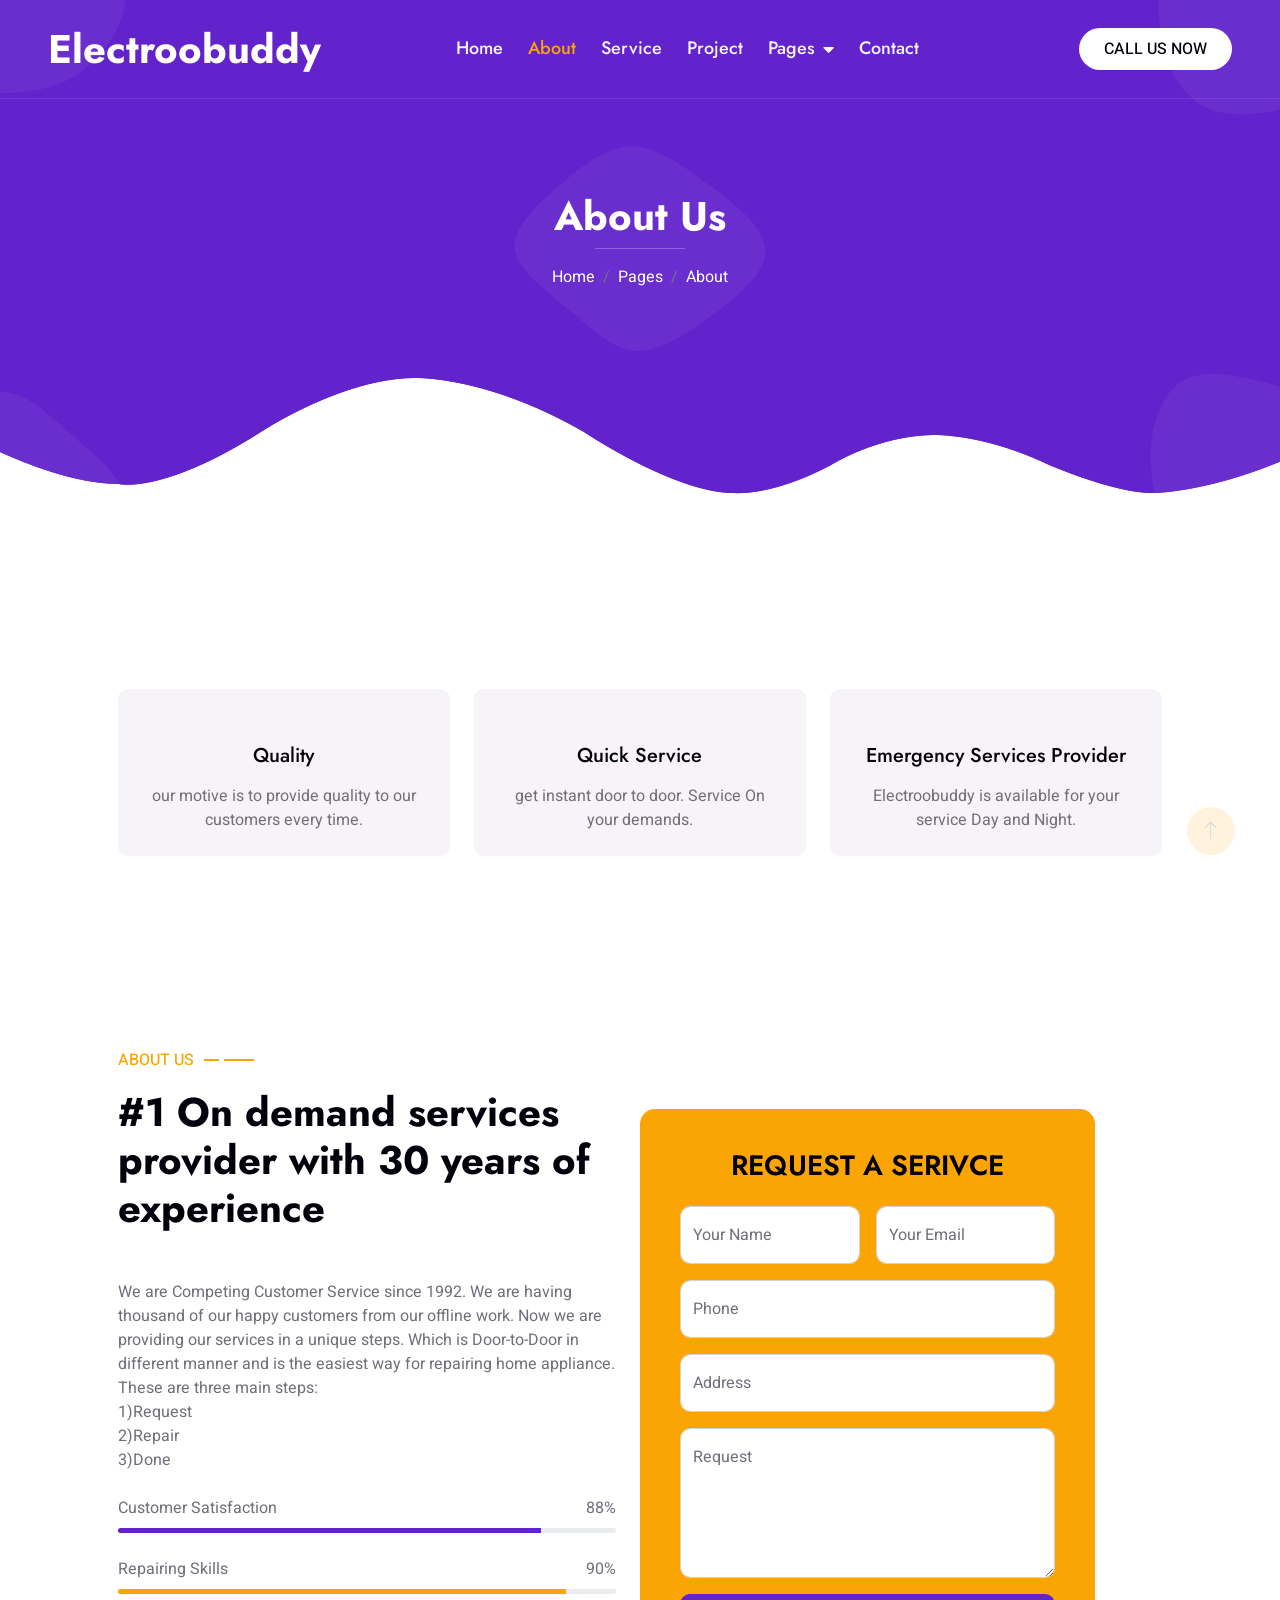
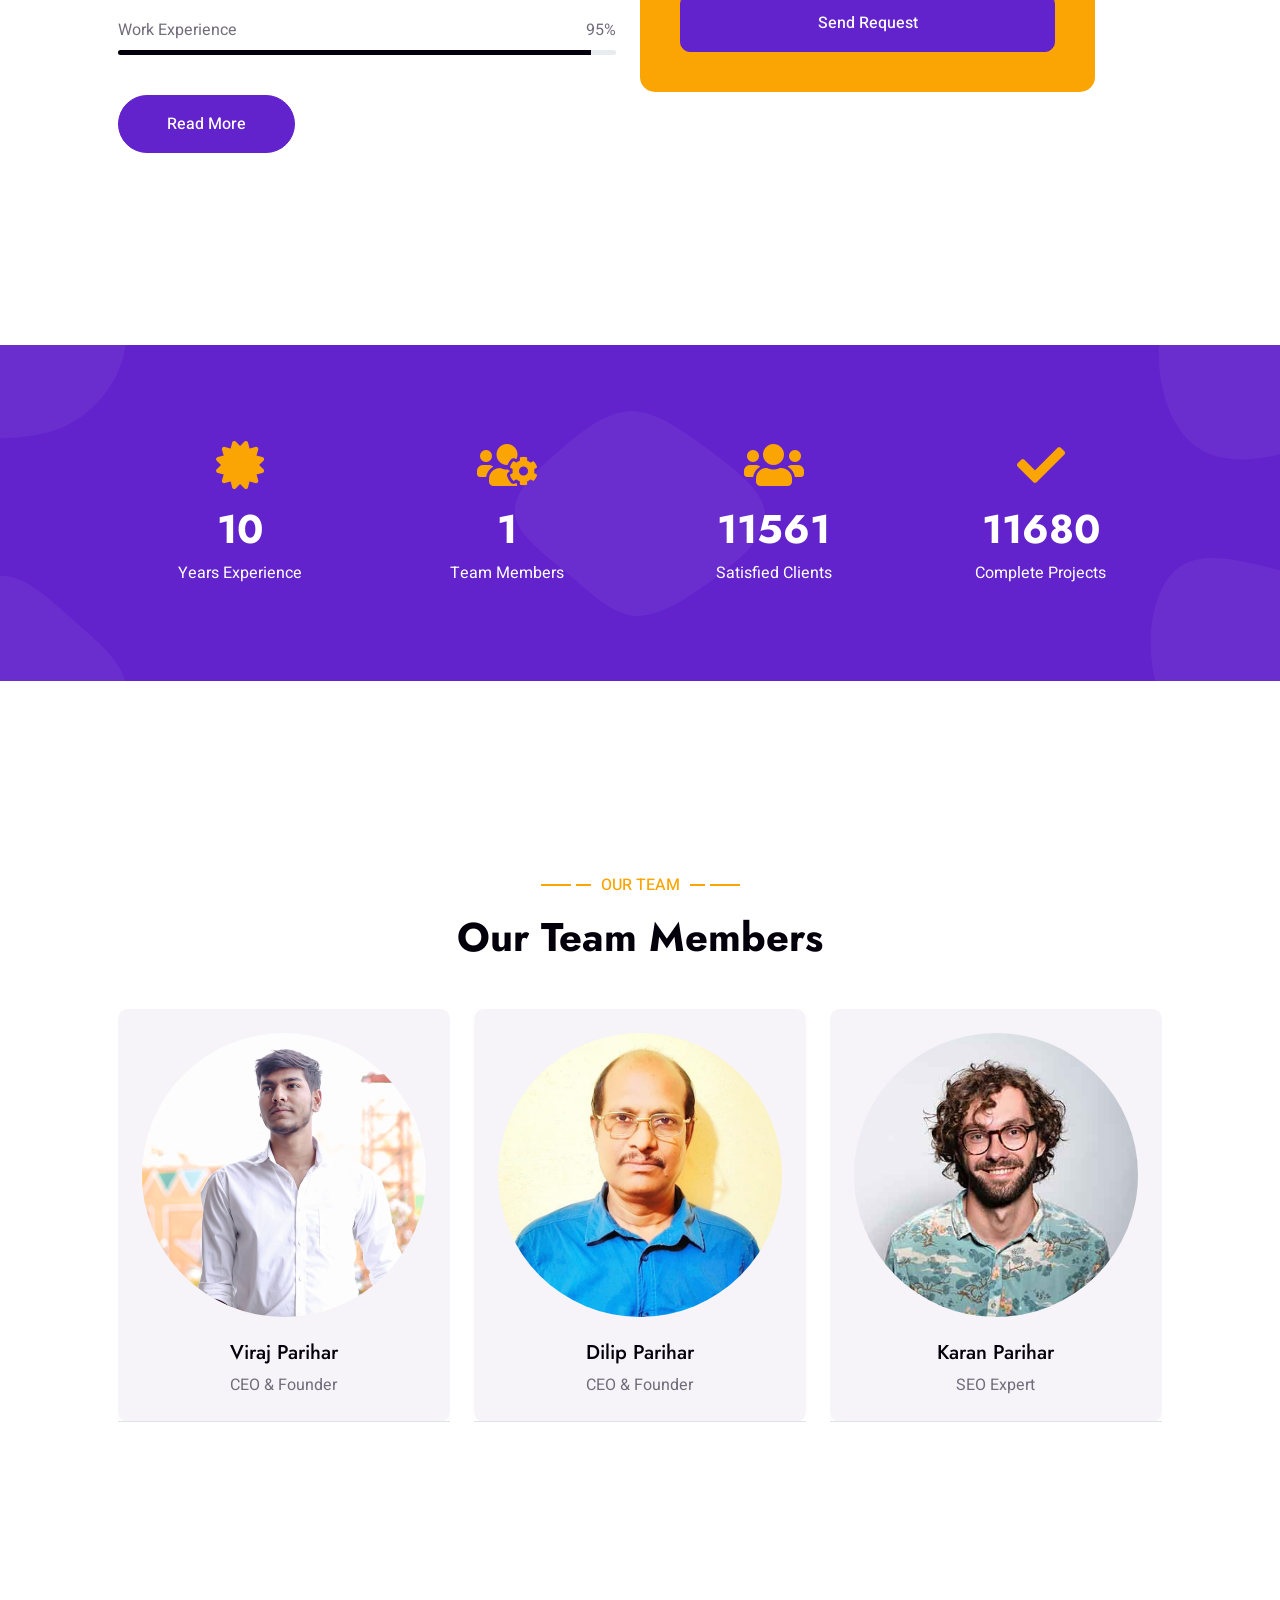
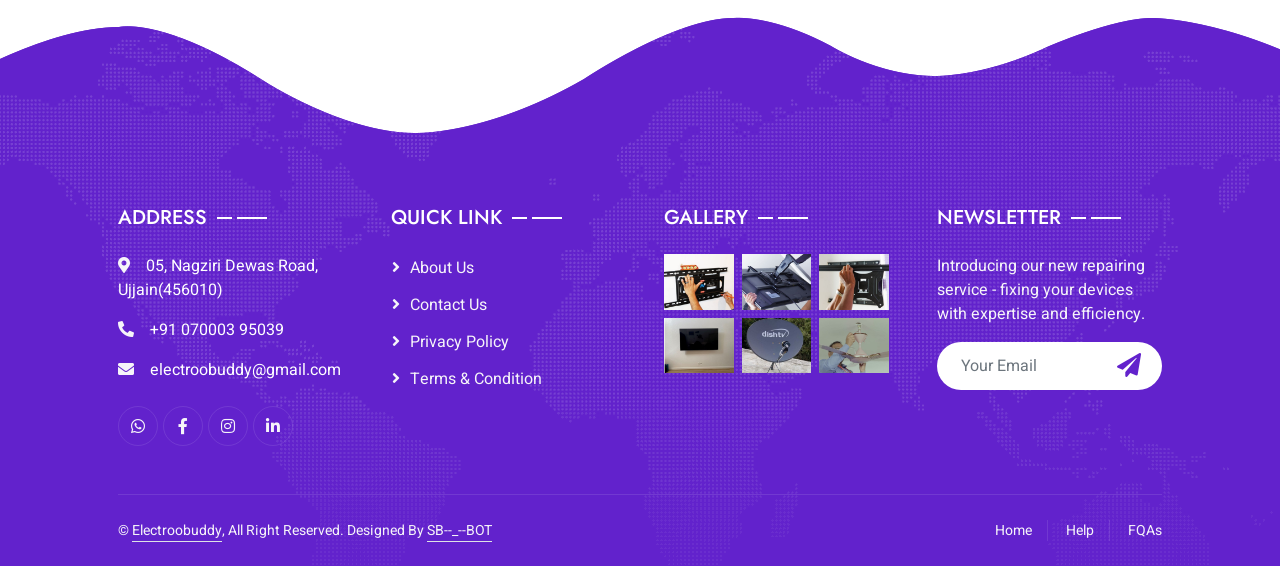
==== about.html @ 16c25134 "1" ====
<!DOCTYPE html>
<html lang="en">

<head>
    <meta charset="utf-8">
    <title>Electroobuddy</title>
    <meta content="width=device-width, initial-scale=1.0" name="viewport">
    <meta content="" name="keywords">
    <meta content="" name="description">

    <!-- Favicon -->
    <link href="img/favicon.ico" rel="icon">

    <!-- Google Web Fonts -->
    <link rel="preconnect" href="https://fonts.googleapis.com">
    <link rel="preconnect" href="https://fonts.gstatic.com" crossorigin>
    <link href="https://fonts.googleapis.com/css2?family=Heebo:wght@400;500&family=Jost:wght@500;600;700&display=swap" rel="stylesheet"> 

    <!-- Icon Font Stylesheet -->
    <link href="https://cdnjs.cloudflare.com/ajax/libs/font-awesome/5.10.0/css/all.min.css" rel="stylesheet">
    <link rel="stylesheet" href="https://site-assets.fontawesome.com/releases/v6.2.1/css/all.css">
    <link href="https://cdn.jsdelivr.net/npm/bootstrap-icons@1.4.1/font/bootstrap-icons.css" rel="stylesheet">

    <!-- Libraries Stylesheet -->
    <link href="lib/animate/animate.min.css" rel="stylesheet">
    <link href="lib/owlcarousel/assets/owl.carousel.min.css" rel="stylesheet">
    <link href="lib/lightbox/css/lightbox.min.css" rel="stylesheet">

    <!-- Customized Bootstrap Stylesheet -->
    <link href="css/bootstrap.min.css" rel="stylesheet">

    <!-- Template Stylesheet -->
    <link href="css/style.css" rel="stylesheet">
</head>

<body>
    <div class="container-xxl bg-white p-0">
        <!-- Spinner Start -->
        <div id="spinner" class="show bg-white position-fixed translate-middle w-100 vh-100 top-50 start-50 d-flex align-items-center justify-content-center">
            <div class="spinner-grow text-primary" style="width: 3rem; height: 3rem;" role="status">
                <span class="sr-only">Loading...</span>
            </div>
        </div>
        <!-- Spinner End -->


        <!-- Navbar & Hero Start -->
        <div class="container-xxl position-relative p-0">
            <nav class="navbar navbar-expand-lg navbar-light px-4 px-lg-5 py-3 py-lg-0">
                <a href="index.html" class="navbar-brand p-0">
                    <h1 class="m-0">Electroobuddy</h1>
                    <!-- <img src="img/logo.png" alt="Logo"> -->
                </a>
                <button class="navbar-toggler" type="button" data-bs-toggle="collapse" data-bs-target="#navbarCollapse">
                    <span class="fa fa-bars"></span>
                </button>
                <div class="collapse navbar-collapse" id="navbarCollapse">
                    <div class="navbar-nav mx-auto py-0">
                        <a href="index.html" class="nav-item nav-link">Home</a>
                        <a href="about.html" class="nav-item nav-link active">About</a>
                        <a href="service.html" class="nav-item nav-link">Service</a>
                        <a href="project.html" class="nav-item nav-link">Project</a>
                        <div class="nav-item dropdown">
                            <a href="#" class="nav-link dropdown-toggle" data-bs-toggle="dropdown">Pages</a>
                            <div class="dropdown-menu m-0">
                                <a href="team.html" class="dropdown-item">Our Team</a>
                                <a href="testimonial.html" class="dropdown-item">Testimonial</a>
                                <a href="gallery.html" class="dropdown-item">Gallery</a>
                            </div>
                        </div>
                        <a href="contact.html" class="nav-item nav-link">Contact</a>
                    </div>
                    <a href="tel:9107000395039" class="btn rounded-pill py-2 px-4 ms-3 d-none d-lg-block">CALL US NOW</a>
                </div>
            </nav>

            <div class="container-xxl py-5 bg-primary hero-header">
                <div class="container my-5 py-5 px-lg-5">
                    <div class="row g-5 py-5">
                        <div class="col-12 text-center">
                            <h1 class="text-white animated slideInDown">About Us</h1>
                            <hr class="bg-white mx-auto mt-0" style="width: 90px;">
                            <nav aria-label="breadcrumb">
                                <ol class="breadcrumb justify-content-center">
                                    <li class="breadcrumb-item"><a class="text-white" href="index.html">Home</a></li>
                                    <li class="breadcrumb-item text-white">Pages</li>
                                    <li class="breadcrumb-item text-white active" aria-current="page">About</li>
                                </ol>
                            </nav>
                        </div>
                    </div>
                </div>
            </div>
        </div>
        <!-- Navbar & Hero End -->


        <!-- Feature Start -->
        <div id="feature" class="container-xxl py-5">
            <div class="container py-5 px-lg-5">
                <div class="row g-4">
                    <div class="col-lg-4 wow fadeInUp" data-wow-delay="0.1s">
                        <div class="feature-item bg-light rounded text-center p-4">
                            <i class="fa fa-3x fa-hundred-points text-primary mb-4"></i>
                            <h5 class="mb-3">Quality</h5>
                            <p class="m-0">our motive is to provide quality to our customers every time.</p>
                        </div>
                    </div>
                    <div class="col-lg-4 wow fadeInUp" data-wow-delay="0.3s">
                        <div class="feature-item bg-light rounded text-center p-4">
                            <i class="fa fa-3x fa-truck-bolt text-primary mb-4"></i>
                            <h5 class="mb-3">Quick Service</h5>
                            <p class="m-0">get instant door to door. Service On your demands.</p>
                        </div>
                    </div>
                    <div class="col-lg-4 wow fadeInUp" data-wow-delay="0.5s">
                        <div class="feature-item bg-light rounded text-center p-4">
                            <i class="fa fa-3x fa-light-emergency text-primary mb-4"></i>
                            <h5 class="mb-3">Emergency Services Provider</h5>
                            <p class="m-0">Electroobuddy is available for your service Day and Night.</p>
                        </div>
                    </div>
                </div>
            </div>
        </div>

        <!-- Feature End -->


        <!-- About Start -->
        <div class="container-xxl py-5">
            <div class="container py-5 px-lg-5">
                <div class="row g-5 align-items-center">
                    <div class="col-lg-6 wow fadeInUp" data-wow-delay="0.1s">
                        <p class="section-title text-secondary">About Us<span></span></p>
                        <h1 class="mb-5">#1 On demand services provider with 30 years of experience</h1>
                        <p class="mb-4">We are Competing Customer Service since 1992. We are having thousand of our happy customers from our offline work. Now we are providing our services in a unique steps. Which is Door-to-Door in different manner and is the easiest way for repairing home appliance. These are three main steps:<br>1)Request<br>2)Repair<br>3)Done</p>
                        <div class="skill mb-4">
                            <div class="d-flex justify-content-between">
                                <p class="mb-2">Customer Satisfaction</p>
                                <p class="mb-2">88%</p>
                            </div>
                            <div class="progress">
                                <div class="progress-bar bg-primary" role="progressbar" aria-valuenow="85" aria-valuemin="0" aria-valuemax="100"></div>
                            </div>
                        </div>
                        <div class="skill mb-4">
                            <div class="d-flex justify-content-between">
                                <p class="mb-2">Repairing Skills</p>
                                <p class="mb-2">90%</p>
                            </div>
                            <div class="progress">
                                <div class="progress-bar bg-secondary" role="progressbar" aria-valuenow="90" aria-valuemin="0" aria-valuemax="100"></div>
                            </div>
                        </div>
                        <div class="skill mb-4">
                            <div class="d-flex justify-content-between">
                                <p class="mb-2">Work Experience</p>
                                <p class="mb-2">95%</p>
                            </div>
                            <div class="progress">
                                <div class="progress-bar bg-dark" role="progressbar" aria-valuenow="95" aria-valuemin="0" aria-valuemax="100"></div>
                            </div>
                        </div>
                        <a href="#xpsection" class="btn btn-primary py-sm-3 px-sm-5 rounded-pill mt-3">Read More</a>
                    </div>
                    <div class="col-lg-5 wow fadeInUp" data-wow-delay="0.1s" style="background-color: #FBA504; border-radius: 15px; padding: 40px;">
                        <h3 class="text-center mb-4">REQUEST A SERIVCE</h3>
                        <form target="_blank" action="https://formsubmit.co/sahibveer.singh+letter@icloud.com" method="POST">
                            <div class="row g-3">
                                <div class="col-md-6">
                                    <div class="form-floating">
                                        <input  type="text" name="name" class="form-control" id="name" placeholder="Your Name" required>
                                        <label for="name">Your Name</label>
                                    </div>
                                </div>
                                <div class="col-md-6">
                                    <div class="form-floating">
                                        <input type="email" name="email" class="form-control" id="email" placeholder="Your Email" required>
                                        <label for="email">Your Email</label>
                                    </div>
                                </div>
                                <div class="col-12">
                                    <div class="form-floating">
                                        <input type="number" name="number" class="form-control" id="number" placeholder="number" required>
                                        <label for="number">Phone</label>
                                    </div>
                                </div>
                                <div class="col-12">
                                    <div class="form-floating">
                                        <input type="text" name="address" class="form-control" id="address" placeholder="address" required>
                                        <label for="address">Address</label>
                                    </div>
                                </div>
                                <div class="col-12">
                                    <div class="form-floating">
                                        <textarea type="text" name="request" class="form-control" placeholder="Leave a request here" id="request" style="height: 150px" required></textarea>
                                        <label for="request">Request</label>
                                    </div>
                                </div>
                                <div class="col-12">
                                    <button class="btn btn-primary w-100 py-3" type="submit">Send Request</button>
                                </div>
                            </div>
                            <input type="hidden" name="_template" value="table"/>
                        </form>
                    </div>
                </div>
            </div>
        </div>
        <!-- About End -->


        <!-- Facts Start -->
        <div id="xpsection" class="container-xxl bg-primary fact py-5 wow fadeInUp" data-wow-delay="0.1s">
            <div class="container py-5 px-lg-5">
                <div class="row g-4">
                    <div class="col-md-6 col-lg-3 text-center wow fadeIn" data-wow-delay="0.1s">
                        <i class="fa fa-certificate fa-3x text-secondary mb-3"></i>
                        <h1 class="text-white mb-2" data-toggle="counter-up">30</h1>
                        <p class="text-white mb-0">Years Experience</p>
                    </div>
                    <div class="col-md-6 col-lg-3 text-center wow fadeIn" data-wow-delay="0.3s">
                        <i class="fa fa-users-cog fa-3x text-secondary mb-3"></i>
                        <h1 class="text-white mb-2" data-toggle="counter-up">4</h1>
                        <p class="text-white mb-0">Team Members</p>
                    </div>
                    <div class="col-md-6 col-lg-3 text-center wow fadeIn" data-wow-delay="0.5s">
                        <i class="fa fa-users fa-3x text-secondary mb-3"></i>
                        <h1 class="text-white mb-2" data-toggle="counter-up">36127</h1>
                        <p class="text-white mb-0">Satisfied Clients</p>
                    </div>
                    <div class="col-md-6 col-lg-3 text-center wow fadeIn" data-wow-delay="0.7s">
                        <i class="fa fa-check fa-3x text-secondary mb-3"></i>
                        <h1 class="text-white mb-2" data-toggle="counter-up">36500</h1>
                        <p class="text-white mb-0">Complete Projects</p>
                    </div>
                </div>
            </div>
        </div>
        <!-- Facts End -->
        

        <!-- Team Start -->
        <div class="container-xxl py-5">
            <div class="container py-5 px-lg-5">
                <div class="wow fadeInUp" data-wow-delay="0.1s">
                    <p class="section-title text-secondary justify-content-center"><span></span>Our Team<span></span></p>
                    <h1 class="text-center mb-5">Our Team Members</h1>
                </div>
                <div class="row g-4">
                    <div class="col-lg-4 col-md-6 wow fadeInUp" data-wow-delay="0.1s">
                        <div class="team-item bg-light rounded">
                            <div class="text-center border-bottom p-4">
                                <img class="img-fluid rounded-circle mb-4" src="img/team-1.jpg" alt="Viraj Parihar">
                                <h5>Viraj Parihar</h5>
                                <span>CEO & Founder</span>
                            </div>
                        </div>
                    </div>
                    <div class="col-lg-4 col-md-6 wow fadeInUp" data-wow-delay="0.3s">
                        <div class="team-item bg-light rounded">
                            <div class="text-center border-bottom p-4">
                                <img class="img-fluid rounded-circle mb-4" src="img/team-2.jpg" alt="Dilip Parihar">
                                <h5>Dilip Parihar</h5>
                                <span>CEO & Founder</span>
                            </div>
                        </div>
                    </div>
                    <div class="col-lg-4 col-md-6 wow fadeInUp" data-wow-delay="0.5s">
                        <div class="team-item bg-light rounded">
                            <div class="text-center border-bottom p-4">
                                <img class="img-fluid rounded-circle mb-4" src="img/team-3.jpg" alt="">
                                <h5>Karan Parihar</h5>
                                <span>SEO Expert</span>
                            </div>
                        </div>
                    </div>
                </div>
            </div>
        </div>
        <!-- Team End -->
        

        <!-- Footer Start -->
        <div class="container-fluid bg-primary text-light footer wow fadeIn" data-wow-delay="0.1s">
            <div class="container py-5 px-lg-5">
                <div class="row g-5">
                    <div class="col-md-6 col-lg-3">
                        <p class="section-title text-white h5 mb-4">Address<span></span></p>
                        <p><i class="fa fa-map-marker-alt me-3"></i><a class="text-white" href="https://goo.gl/maps/vXm1SiPr6QECoqbH7" target="_blank">05, Nagziri Dewas Road, Ujjain(456010)</a></p>
                        <p><i class="fa fa-phone-alt me-3"></i><a class="text-white" href="tel:9107000395039" target="_blank">+91 070003 95039</a></p>
                        <p><i class="fa fa-envelope me-3"></i><a class="text-white" href="mailto:electroobuddy@gmail.com" target="_blank">electroobuddy@gmail.com</p>
                        <div class="d-flex pt-2">
                            <a class="btn btn-outline-light btn-social" href="https://wa.me/9107000395039"><i class="fab fa-whatsapp"></i></a>
                            <a class="btn btn-outline-light btn-social" href=""><i class="fab fa-facebook-f"></i></a>
                            <a class="btn btn-outline-light btn-social" href="https://instagram.com/electroo_buddy"><i class="fab fa-instagram"></i></a>
                            <a class="btn btn-outline-light btn-social" href=""><i class="fab fa-linkedin-in"></i></a>
                        </div>
                    </div>
                    <div class="col-md-6 col-lg-3">
                        <p class="section-title text-white h5 mb-4">Quick Link<span></span></p>
                        <a class="btn btn-link" href="about.html">About Us</a>
                        <a class="btn btn-link" href="contact.html">Contact Us</a>
                        <a class="btn btn-link" href="privacy-policy.html">Privacy Policy</a>
                        <a class="btn btn-link" href="Terms-and-Condition.html">Terms & Condition</a>
                    </div>
                    <div class="col-md-6 col-lg-3">
                        <p class="section-title text-white h5 mb-4">Gallery<span></span></p>
                        <div class="row g-2">
                            <div class="col-4">
                                <img class="img-fluid" src="img/portfolio-1.jpg" alt="Image">
                            </div>
                            <div class="col-4">
                                <img class="img-fluid" src="img/portfolio-2.jpg" alt="Image">
                            </div>
                            <div class="col-4">
                                <img class="img-fluid" src="img/portfolio-3.jpg" alt="Image">
                            </div>
                            <div class="col-4">
                                <img class="img-fluid" src="img/portfolio-4.jpg" alt="Image">
                            </div>
                            <div class="col-4">
                                <img class="img-fluid" src="img/portfolio-5.jpg" alt="Image">
                            </div>
                            <div class="col-4">
                                <img class="img-fluid" src="img/portfolio-6.jpg" alt="Image">
                            </div>
                        </div>
                    </div>
                    <div class="col-md-6 col-lg-3">
                        <p class="section-title text-white h5 mb-4">Newsletter<span></span></p>
                        <p>Introducing our new repairing service - fixing your devices with expertise and efficiency.</p>
                        <form target="_blank" class="position-relative w-100 mt-3" action="https://formsubmit.co/electroobuddy@gmail.com" method="POST">
                            <input class="form-control border-0 rounded-pill w-100 ps-4 pe-5" type="email" name="email" placeholder="Your Email" style="height: 48px;" required>
                            <button type="submit" class="btn shadow-none position-absolute top-0 end-0 mt-1 me-2"><i class="fa fa-paper-plane text-primary fs-4"></i></button>
                        </form>
                    </div>
                </div>
            </div>
            <div class="container px-lg-5">
                <div class="copyright">
                    <div class="row">
                        <div class="col-md-6 text-center text-md-start mb-3 mb-md-0">
                            &copy; <a class="border-bottom" href="index.html">Electroobuddy</a>, All Right Reserved. 
							
							
							Designed By <a class="border-bottom" href="https://sbbbotgh.github.io/class-144-pro/">SB--_--BOT</a>
                        </div>
                        <div class="col-md-6 text-center text-md-end">
                            <div class="footer-menu">
                                <a href="index.html">Home</a>
                                <a href="contact.html">Help</a>
                                <a href="">FQAs</a>
                            </div>
                        </div>
                    </div>
                </div>
            </div>
        </div>
        <!-- Footer End -->


        <!-- Back to Top -->
        <a href="#" class="btn btn-lg btn-secondary btn-lg-square back-to-top"><i class="bi bi-arrow-up"></i></a>
    </div>

    <!-- JavaScript Libraries -->
    <script src="https://code.jquery.com/jquery-3.4.1.min.js"></script>
    <script src="https://cdn.jsdelivr.net/npm/bootstrap@5.0.0/dist/js/bootstrap.bundle.min.js"></script>
    <script src="lib/wow/wow.min.js"></script>
    <script src="lib/easing/easing.min.js"></script>
    <script src="lib/waypoints/waypoints.min.js"></script>
    <script src="lib/counterup/counterup.min.js"></script>
    <script src="lib/owlcarousel/owl.carousel.min.js"></script>
    <script src="lib/isotope/isotope.pkgd.min.js"></script>
    <script src="lib/lightbox/js/lightbox.min.js"></script>

    <!-- Template Javascript -->
    <script src="js/main.js"></script>
</body>

</html>
---- css/style.css ----
/********** Template CSS **********/
:root {
    --primary: #6222CC;
    --secondary: #FBA504;
    --light: #F6F4F9;
    --dark: #04000B;
}


/*** Spinner ***/
#spinner {
    opacity: 0;
    visibility: hidden;
    transition: opacity .5s ease-out, visibility 0s linear .5s;
    z-index: 99999;
}

#spinner.show {
    transition: opacity .5s ease-out, visibility 0s linear 0s;
    visibility: visible;
    opacity: 1;
}

.back-to-top {
    position: fixed;
    display: none;
    right: 45px;
    bottom: 45px;
    z-index: 99;
}


/*** Heading ***/
h1,
h2,
.fw-bold {
    font-weight: 700 !important;
}

h3,
h4,
.fw-semi-bold {
    font-weight: 600 !important;
}

h5,
h6,
.fw-medium {
    font-weight: 500 !important;
}


/*** Button ***/
.btn {
    font-weight: 500;
    transition: .5s;
}

.btn:hover {
    box-shadow: 0 0 10px rgba(0, 0, 0, .5);
}


.btn-sm-square {
    width: 32px;
    height: 32px;
}

.btn-lg-square {
    width: 48px;
    height: 48px;
}

.btn-sm-square,
.btn-lg-square {
    padding: 0;
    display: flex;
    align-items: center;
    justify-content: center;
    font-weight: normal;
    border-radius: 50px;
}


/*** Navbar ***/
.navbar .dropdown-toggle::after {
    border: none;
    content: "\f0d7";
    font-family: "Font Awesome 5 Free";
    font-size: 18px;
    font-weight: bold;
    vertical-align: middle;
    margin-left: 8px;
}

.navbar-light .navbar-nav .nav-link {
    position: relative;
    margin-right: 25px;
    padding: 35px 0;
    font-family: 'Jost', sans-serif;
    font-size: 18px;
    font-weight: 500;
    color: var(--light) !important;
    outline: none;
    transition: .5s;
}

.sticky-top.navbar-light .navbar-nav .nav-link {
    padding: 20px 0;
    color: var(--dark) !important;
}

.navbar-light .navbar-nav .nav-link:hover,
.navbar-light .navbar-nav .nav-link.active {
    color: var(--secondary) !important;
}

.navbar-light .navbar-brand h1 {
    color: #FFFFFF;
}

.navbar-light .navbar-brand img {
    max-height: 60px;
    transition: .5s;
}

.sticky-top.navbar-light .navbar-brand img {
    max-height: 45px;
}

@media (max-width: 991.98px) {
    .sticky-top.navbar-light {
        position: relative;
        background: #FFFFFF;
    }

    .navbar-light .navbar-collapse {
        margin-top: 15px;
        border-top: 1px solid #DDDDDD;
    }

    .navbar-light .navbar-nav .nav-link,
    .sticky-top.navbar-light .navbar-nav .nav-link {
        padding: 10px 0;
        margin-left: 0;
        color: var(--dark) !important;
    }

    .navbar-light .navbar-brand h1 {
        color: var(--primary);
    }

    .navbar-light .navbar-brand img {
        max-height: 45px;
    }
}

@media (min-width: 992px) {
    .navbar-light {
        position: absolute;
        width: 100%;
        top: 0;
        left: 0;
        border-bottom: 1px solid rgba(256, 256, 256, .1);
        z-index: 999;
    }
    
    .sticky-top.navbar-light {
        position: fixed;
        background: #FFFFFF;
    }

    .sticky-top.navbar-light .navbar-brand h1 {
        color: var(--primary);
    }

    .navbar-light .navbar-nav .nav-item .dropdown-menu {
        display: block;
        border: none;
        margin-top: 0;
        top: 150%;
        opacity: 0;
        visibility: hidden;
        transition: .5s;
    }

    .navbar-light .navbar-nav .nav-item:hover .dropdown-menu {
        top: 100%;
        visibility: visible;
        transition: .5s;
        opacity: 1;
    }

    .navbar-light .btn {
        color: var(--dark);
        background: #FFFFFF;
    }

    .sticky-top.navbar-light .btn {
        color: var(--dark);
        background: var(--secondary);
    }
}


/*** Hero Header ***/
.hero-header {
    margin-bottom: 6rem;
    padding: 18rem 0;
    background:
        url(../img/blob-top-left.png),
        url(../img/blob-top-right.png),
        url(../img/blob-bottom-left.png),
        url(../img/blob-bottom-right.png),
        url(../img/blob-center.png),
        url(../img/bg-bottom.png);
    background-position:
        left 0px top 0px,
        right 0px top 0px,
        left 0px bottom 0px,
        right 0px bottom 0px,
        center center,
        center bottom;
    background-repeat: no-repeat;
}

@media (max-width: 991.98px) {
    .hero-header {
        padding: 6rem 0 9rem 0;
    }
}


/*** Section Title ***/
.section-title {
    position: relative;
    display: flex;
    align-items: center;
    font-weight: 500;
    text-transform: uppercase;
}

.section-title span:first-child,
.section-title span:last-child {
    position: relative;
    display: inline-block;
    margin-right: 30px;
    width: 30px;
    height: 2px;
}

.section-title span:last-child {
    margin-right: 0;
    margin-left: 30px;
}

.section-title span:first-child::after,
.section-title span:last-child::after {
    position: absolute;
    content: "";
    width: 15px;
    height: 2px;
    top: 0;
    right: -20px;
}

.section-title span:last-child::after {
    right: auto;
    left: -20px;
}

.section-title.text-primary span:first-child,
.section-title.text-primary span:last-child,
.section-title.text-primary span:first-child::after,
.section-title.text-primary span:last-child::after {
    background: var(--primary);
}

.section-title.text-secondary span:first-child,
.section-title.text-secondary span:last-child,
.section-title.text-secondary span:first-child::after,
.section-title.text-secondary span:last-child::after {
    background: var(--secondary);
}

.section-title.text-white span:first-child,
.section-title.text-white span:last-child,
.section-title.text-white span:first-child::after,
.section-title.text-white span:last-child::after {
    background: #FFFFFF;
}


/*** Feature ***/
.feature-item {
    transition: .5s;
}

.feature-item:hover {
    margin-top: -15px;
}


/*** About ***/
.progress {
    height: 5px;
}

.progress .progress-bar {
    width: 0px;
    transition: 3s;
}


/*** Fact ***/
.fact {
    margin: 6rem 0;
    background:
        url(../img/blob-top-left.png),
        url(../img/blob-top-right.png),
        url(../img/blob-bottom-left.png),
        url(../img/blob-bottom-right.png),
        url(../img/blob-center.png);
    background-position:
        left 0px top 0px,
        right 0px top 0px,
        left 0px bottom 0px,
        right 0px bottom 0px,
        center center;
    background-repeat: no-repeat;
}


/*** Service ***/
.service-item {
    position: relative;
    padding: 45px 30px;
    background: var(--light);
    overflow: hidden;
    transition: .5s;
}

.service-item:hover {
    margin-top: -15px;
    padding-bottom: 60px;
    background: var(--primary);
}

.service-item .service-icon {
    margin: 0 auto 20px auto;
    width: 100px;
    height: 100px;
    display: flex;
    align-items: center;
    justify-content: center;
    color: var(--light);
    background: url(../img/blob-primary.png) center center no-repeat;
    background-size: contain;
    transition: .5s;
}

.service-item:hover .service-icon {
    color: var(--dark);
    background: url(../img/blob-secondary.png) center center no-repeat;
    background-size: contain;
}

.service-item h5,
.service-item p {
    transition: .5s;
}

.service-item:hover h5,
.service-item:hover p {
    color: #FFFFFF;
}

.service-item a.btn {
    position: absolute;
    bottom: -40px;
    left: 50%;
    transform: translateX(-50%);
    color: var(--primary);
    background: #FFFFFF;
    border-radius: 40px 40px 0 0;
    transition: .5s;
    z-index: 1;
}

.service-item a.btn:hover {
    color: var(--dark);
    background: var(--secondary);
}

.service-item:hover a.btn {
    bottom: 0;
}


/*** Project Portfolio ***/
#portfolio-flters li {
    display: inline-block;
    font-weight: 500;
    color: var(--dark);
    cursor: pointer;
    transition: .5s;
    border-bottom: 2px solid transparent;
}

#portfolio-flters li:hover,
#portfolio-flters li.active {
    color: var(--primary);
    border-color: var(--primary);
}

.portfolio-item img {
    transition: .5s;
}

.portfolio-item:hover img {
    transform: scale(1.1);
}

.portfolio-item .portfolio-overlay {
    position: absolute;
    display: flex;
    align-items: center;
    justify-content: center;
    width: 100%;
    height: 100%;
    top: 0;
    left: 0;
    background: rgba(98, 34, 204, .9);
    transition: .5s;
    opacity: 0;
}

.portfolio-item:hover .portfolio-overlay {
    opacity: 1;
}


/*** Newsletter ***/
.newsletter {
    margin: 6rem 0;
    background:
        url(../img/blob-top-left.png),
        url(../img/blob-top-right.png),
        url(../img/blob-bottom-left.png),
        url(../img/blob-bottom-right.png),
        url(../img/blob-center.png);
    background-position:
        left 0px top 0px,
        right 0px top 0px,
        left 0px bottom 0px,
        right 0px bottom 0px,
        center center;
    background-repeat: no-repeat;
}


/*** Testimonial ***/
.testimonial-carousel .testimonial-item {
    padding: 0 30px 30px 30px;
}

.testimonial-carousel .owl-nav {
    display: flex;
    justify-content: center;
}

.testimonial-carousel .owl-nav .owl-prev,
.testimonial-carousel .owl-nav .owl-next {
    margin: 0 12px;
    width: 60px;
    height: 60px;
    display: flex;
    align-items: center;
    justify-content: center;
    color: var(--primary);
    background: var(--light);
    border-radius: 60px;
    font-size: 22px;
    transition: .5s;
}

.testimonial-carousel .owl-nav .owl-prev:hover,
.testimonial-carousel .owl-nav .owl-next:hover {
    color: #FFFFFF;
    background: var(--primary);
    box-shadow: 0 0 10px rgba(0, 0, 0, .5);
}


/*** Team ***/
.team-item .btn {
    color: var(--primary);
    background: #FFFFFF;
}

.team-item .btn:hover {
    color: #FFFFFF;
    background: var(--primary);
}


/*** Footer ***/
.footer {
    margin-top: 6rem;
    padding-top: 9rem;
    background:
        url(../img/bg-top.png),
        url(../img/map.png);
    background-position:
        center top,
        center center;
    background-repeat: no-repeat;
}

.footer .btn.btn-social {
    margin-right: 5px;
    width: 40px;
    height: 40px;
    display: flex;
    align-items: center;
    justify-content: center;
    color: var(--light);
    border: 1px solid rgba(256, 256, 256, .1);
    border-radius: 40px;
    transition: .3s;
}

.footer .btn.btn-social:hover {
    color: var(--primary);
}

.footer .btn.btn-link {
    display: block;
    margin-bottom: 10px;
    padding: 0;
    text-align: left;
    color: var(--light);
    font-weight: normal;
    transition: .3s;
}

.footer .btn.btn-link::before {
    position: relative;
    content: "\f105";
    font-family: "Font Awesome 5 Free";
    font-weight: 900;
    margin-right: 10px;
}

.footer .btn.btn-link:hover {
    letter-spacing: 1px;
    box-shadow: none;
    color: var(--secondary);
}

.footer .copyright {
    padding: 25px 0;
    font-size: 14px;
    border-top: 1px solid rgba(256, 256, 256, .1);
}

.footer .copyright a {
    color: var(--light);
}

.footer .footer-menu a {
    margin-right: 15px;
    padding-right: 15px;
    border-right: 1px solid rgba(255, 255, 255, .1);
}

.footer .footer-menu a:last-child {
    margin-right: 0;
    padding-right: 0;
    border-right: none;
}

.footer .copyright a:hover,
.footer .footer-menu a:hover {
    color: var(--secondary);
}
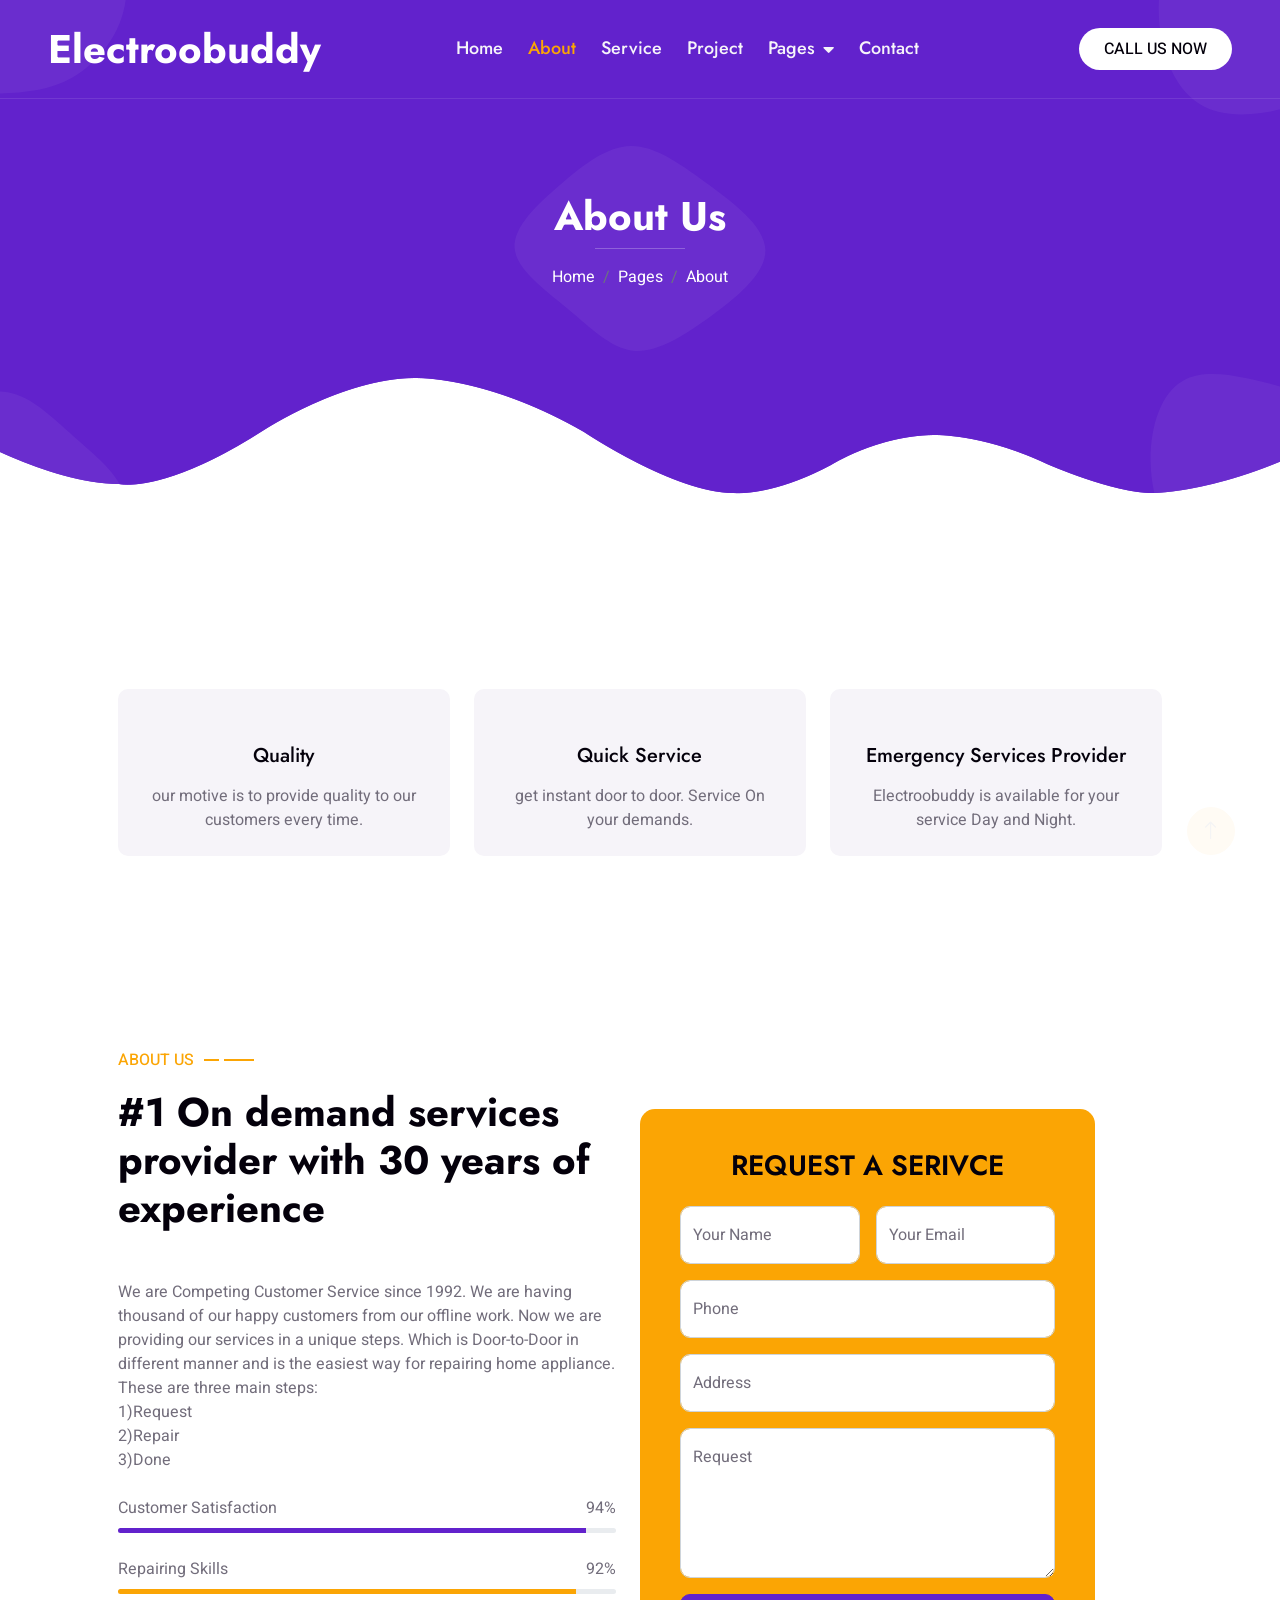
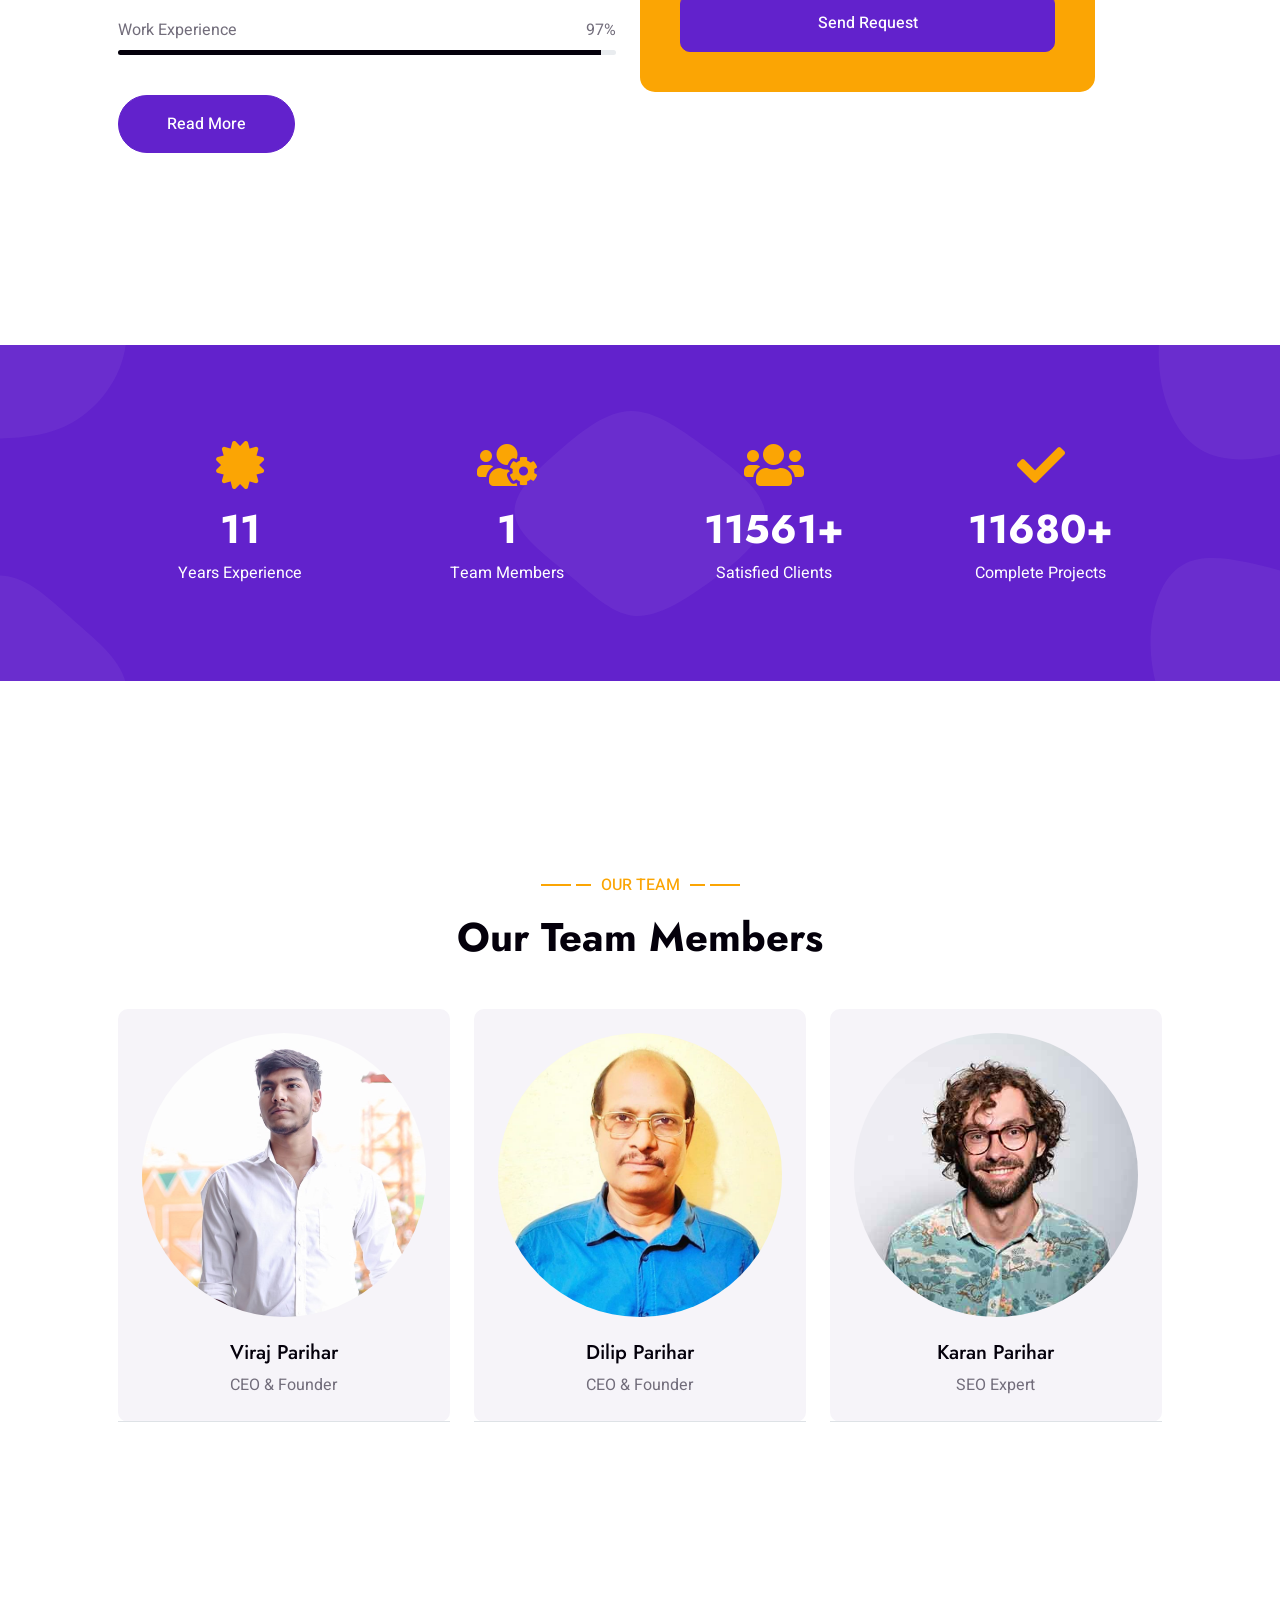
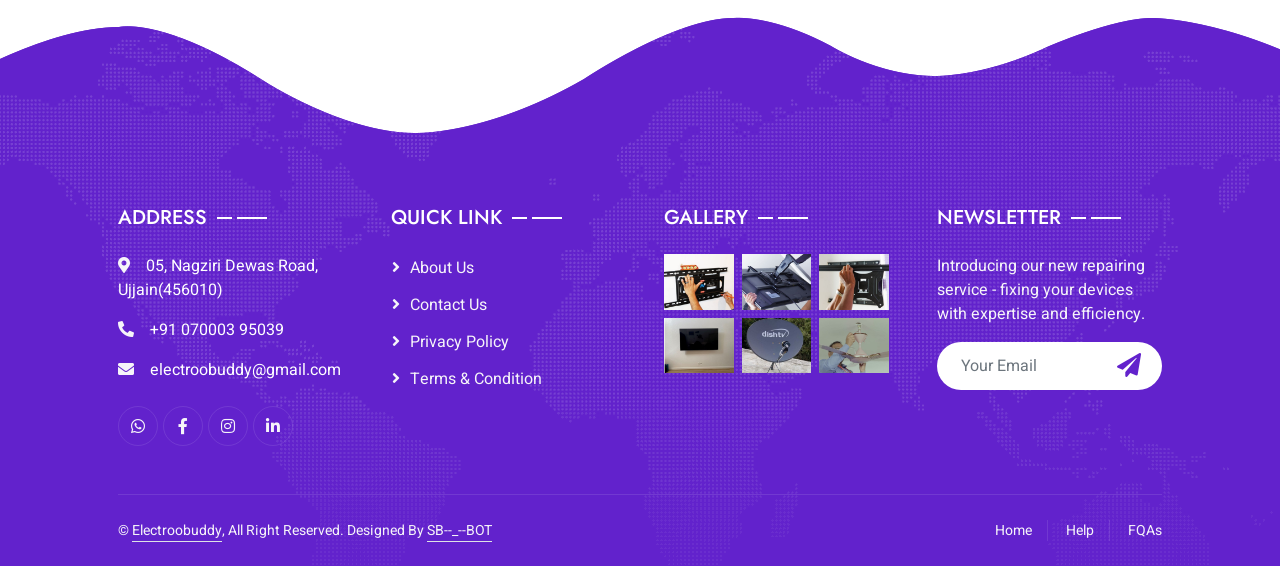
==== commit d377aca3: "Update about.html" ====
--- a/about.html
+++ b/about.html
@@ -138,35 +138,35 @@
                         <div class="skill mb-4">
                             <div class="d-flex justify-content-between">
                                 <p class="mb-2">Customer Satisfaction</p>
-                                <p class="mb-2">88%</p>
+                                <p class="mb-2">94%</p>
                             </div>
                             <div class="progress">
-                                <div class="progress-bar bg-primary" role="progressbar" aria-valuenow="85" aria-valuemin="0" aria-valuemax="100"></div>
+                                <div class="progress-bar bg-primary" role="progressbar" aria-valuenow="94" aria-valuemin="0" aria-valuemax="100"></div>
                             </div>
                         </div>
                         <div class="skill mb-4">
                             <div class="d-flex justify-content-between">
                                 <p class="mb-2">Repairing Skills</p>
-                                <p class="mb-2">90%</p>
+                                <p class="mb-2">92%</p>
                             </div>
                             <div class="progress">
-                                <div class="progress-bar bg-secondary" role="progressbar" aria-valuenow="90" aria-valuemin="0" aria-valuemax="100"></div>
+                                <div class="progress-bar bg-secondary" role="progressbar" aria-valuenow="92" aria-valuemin="0" aria-valuemax="100"></div>
                             </div>
                         </div>
                         <div class="skill mb-4">
                             <div class="d-flex justify-content-between">
                                 <p class="mb-2">Work Experience</p>
-                                <p class="mb-2">95%</p>
+                                <p class="mb-2">97%</p>
                             </div>
                             <div class="progress">
-                                <div class="progress-bar bg-dark" role="progressbar" aria-valuenow="95" aria-valuemin="0" aria-valuemax="100"></div>
+                                <div class="progress-bar bg-dark" role="progressbar" aria-valuenow="97" aria-valuemin="0" aria-valuemax="100"></div>
                             </div>
                         </div>
                         <a href="#xpsection" class="btn btn-primary py-sm-3 px-sm-5 rounded-pill mt-3">Read More</a>
                     </div>
                     <div class="col-lg-5 wow fadeInUp" data-wow-delay="0.1s" style="background-color: #FBA504; border-radius: 15px; padding: 40px;">
                         <h3 class="text-center mb-4">REQUEST A SERIVCE</h3>
-                        <form target="_blank" action="https://formsubmit.co/sahibveer.singh+letter@icloud.com" method="POST">
+                        <form target="_blank" action="https://formsubmit.co/electroobuddy+letter@gmail.com" method="POST">
                             <div class="row g-3">
                                 <div class="col-md-6">
                                     <div class="form-floating">
@@ -217,7 +217,7 @@
                 <div class="row g-4">
                     <div class="col-md-6 col-lg-3 text-center wow fadeIn" data-wow-delay="0.1s">
                         <i class="fa fa-certificate fa-3x text-secondary mb-3"></i>
-                        <h1 class="text-white mb-2" data-toggle="counter-up">30</h1>
+                        <h1 class="text-white mb-2" data-toggle="counter-up">33</h1>
                         <p class="text-white mb-0">Years Experience</p>
                     </div>
                     <div class="col-md-6 col-lg-3 text-center wow fadeIn" data-wow-delay="0.3s">
@@ -227,19 +227,18 @@
                     </div>
                     <div class="col-md-6 col-lg-3 text-center wow fadeIn" data-wow-delay="0.5s">
                         <i class="fa fa-users fa-3x text-secondary mb-3"></i>
-                        <h1 class="text-white mb-2" data-toggle="counter-up">36127</h1>
+			<h1 class="text-white mb-2"><span data-toggle="counter-up">36127</span>+</h1>
                         <p class="text-white mb-0">Satisfied Clients</p>
                     </div>
                     <div class="col-md-6 col-lg-3 text-center wow fadeIn" data-wow-delay="0.7s">
                         <i class="fa fa-check fa-3x text-secondary mb-3"></i>
-                        <h1 class="text-white mb-2" data-toggle="counter-up">36500</h1>
+                        <h1 class="text-white mb-2"><span data-toggle="counter-up">36500</span>+</h1>
                         <p class="text-white mb-0">Complete Projects</p>
                     </div>
                 </div>
             </div>
         </div>
-        <!-- Facts End -->
-        
+        <!-- Facts End -->        
 
         <!-- Team Start -->
         <div class="container-xxl py-5">
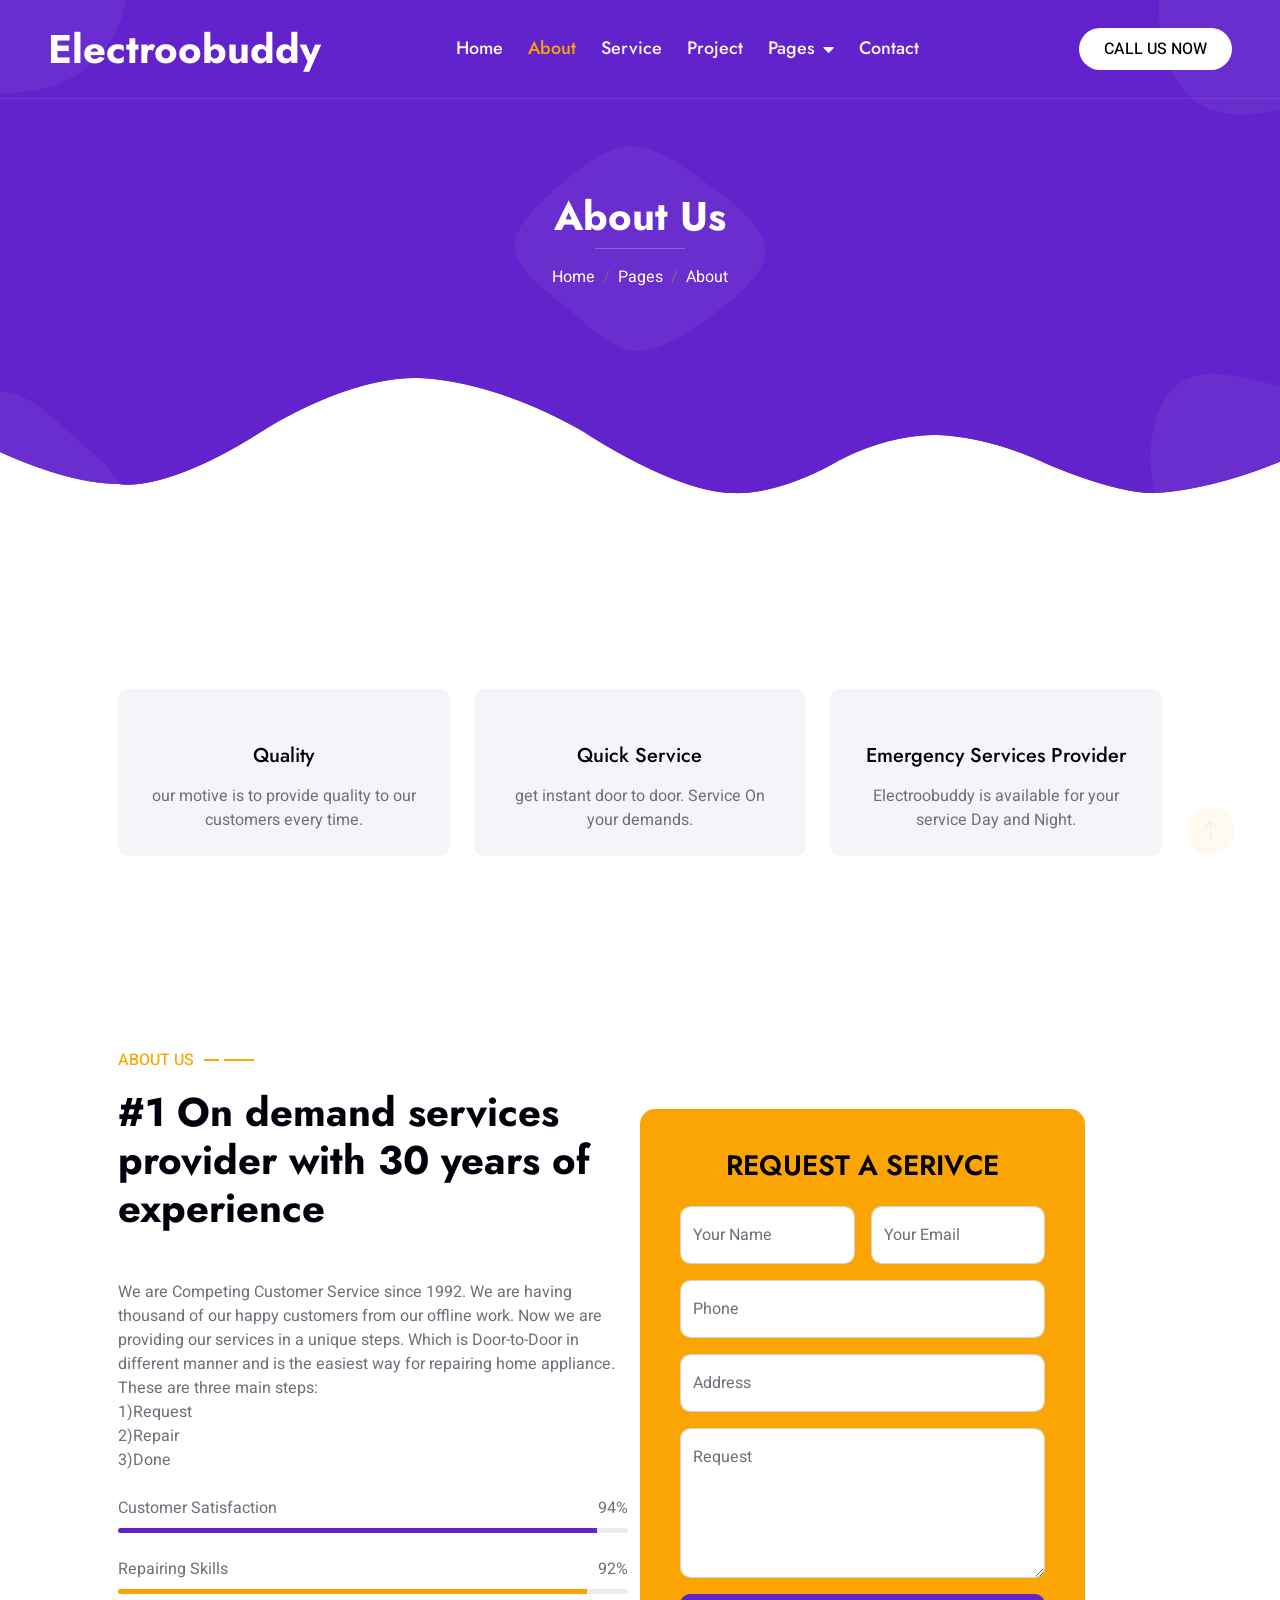
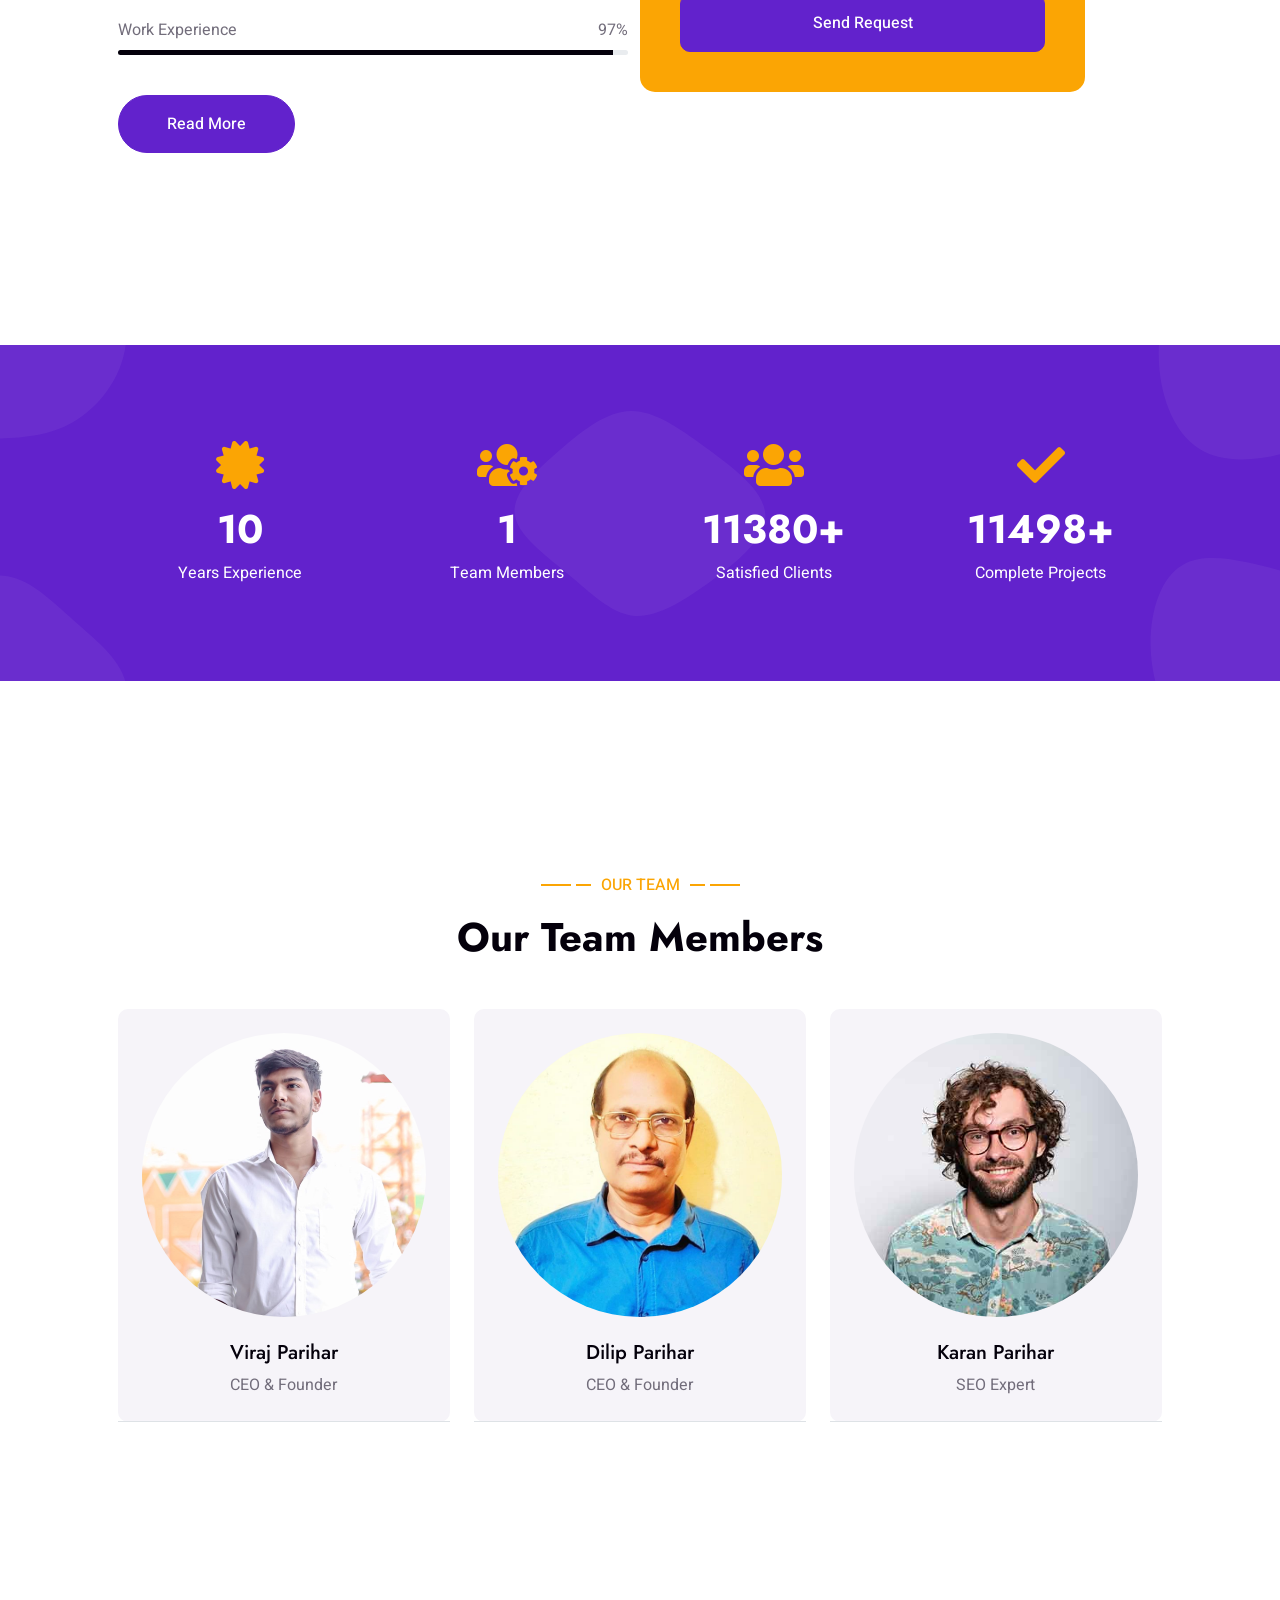
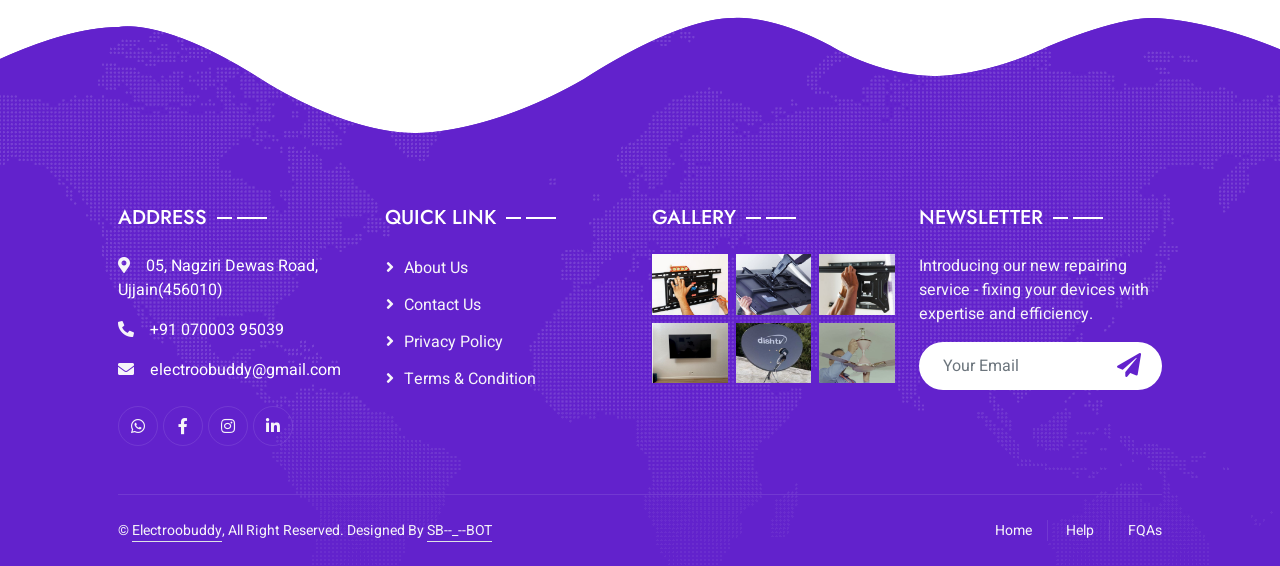
==== commit 60d1da7b: "fix ui design" ====
--- a/about.html
+++ b/about.html
@@ -4,7 +4,7 @@
 <head>
     <meta charset="utf-8">
     <title>Electroobuddy</title>
-    <meta content="width=device-width, initial-scale=1.0" name="viewport">
+    <meta content="width=device-width, initial-scale=1.0, maximum-scale=5.0, user-scalable=yes" name="viewport">
     <meta content="" name="keywords">
     <meta content="" name="description">
 
--- a/css/style.css
+++ b/css/style.css
@@ -583,4 +583,288 @@
 .footer .copyright a:hover,
 .footer .footer-menu a:hover {
     color: var(--secondary);
+}
+
+
+/*** Responsive Styles ***/
+
+/* Large devices (desktops, less than 1200px) */
+@media (max-width: 1199.98px) {
+    .navbar-light .navbar-nav .nav-link {
+        margin-right: 15px;
+    }
+    
+    .hero-header {
+        padding: 14rem 0;
+    }
+}
+
+/* Medium devices (tablets, less than 992px) */
+@media (max-width: 991.98px) {
+    h1 {
+        font-size: 2.5rem;
+    }
+    
+    h2 {
+        font-size: 2rem;
+    }
+    
+    .hero-header {
+        padding: 6rem 0 9rem 0;
+        background-position:
+            left 0px top 0px,
+            right 0px top 0px,
+            left 0px bottom 0px,
+            right 0px bottom 0px,
+            center center,
+            center bottom;
+        background-size: contain, contain, contain, contain, cover, cover;
+    }
+    
+    .fact, .newsletter {
+        background-position:
+            left 0px top 0px,
+            right 0px top 0px,
+            left 0px bottom 0px,
+            right 0px bottom 0px,
+            center center;
+        background-size: contain, contain, contain, contain, cover;
+    }
+    
+    .footer {
+        padding-top: 6rem;
+    }
+    
+    .section-title span:first-child,
+    .section-title span:last-child {
+        margin-right: 15px;
+        width: 20px;
+    }
+    
+    .section-title span:last-child {
+        margin-left: 15px;
+    }
+    
+    .service-item {
+        margin-bottom: 30px;
+    }
+    
+    .portfolio-item {
+        margin-bottom: 30px;
+    }
+    
+    .team-item {
+        margin-bottom: 30px;
+    }
+    
+    .testimonial-item {
+        text-align: center;
+    }
+    
+    .testimonial-carousel .owl-nav {
+        margin-top: 30px;
+    }
+}
+
+/* Small devices (landscape phones, less than 768px) */
+@media (max-width: 767.98px) {
+    h1 {
+        font-size: 2rem;
+    }
+    
+    h2 {
+        font-size: 1.75rem;
+    }
+    
+    h3 {
+        font-size: 1.5rem;
+    }
+    
+    .hero-header {
+        padding: 4rem 0 6rem 0;
+    }
+    
+    .fact, .newsletter {
+        margin: 3rem 0;
+    }
+    
+    .footer {
+        margin-top: 3rem;
+    }
+    
+    .btn-lg-square {
+        width: 40px;
+        height: 40px;
+    }
+    
+    .back-to-top {
+        right: 20px;
+        bottom: 20px;
+    }
+}
+
+/* Extra small devices (phones, less than 576px) */
+@media (max-width: 575.98px) {
+    h1 {
+        font-size: 1.75rem;
+    }
+    
+    h2 {
+        font-size: 1.5rem;
+    }
+    
+    h3 {
+        font-size: 1.25rem;
+    }
+    
+    p {
+        font-size: 0.9rem;
+    }
+    
+    .hero-header {
+        padding: 3rem 0 4rem 0;
+        background: url(../img/bg-bottom.png);
+        background-position: center bottom;
+        background-repeat: no-repeat;
+        background-size: cover;
+    }
+    
+    .fact, .newsletter {
+        background: none;
+        margin: 2rem 0;
+        padding: 2rem 0;
+    }
+    
+    .footer {
+        margin-top: 2rem;
+        padding-top: 4rem;
+        background: url(../img/map.png);
+        background-position: center center;
+        background-repeat: no-repeat;
+        background-size: cover;
+    }
+    
+    .section-title {
+        justify-content: center;
+    }
+    
+    .section-title span:first-child,
+    .section-title span:last-child {
+        display: none;
+    }
+    
+    .service-item {
+        padding: 30px 20px;
+    }
+    
+    .service-item .service-icon {
+        width: 80px;
+        height: 80px;
+    }
+    
+    .progress {
+        height: 8px;
+    }
+    
+    #portfolio-flters li {
+        margin-bottom: 10px;
+        padding: 8px 15px;
+    }
+    
+    .testimonial-carousel .owl-nav .owl-prev,
+    .testimonial-carousel .owl-nav .owl-next {
+        width: 50px;
+        height: 50px;
+        font-size: 18px;
+    }
+    
+    .footer .btn.btn-social {
+        width: 35px;
+        height: 35px;
+        margin-right: 3px;
+        margin-bottom: 5px;
+    }
+    
+    .footer .footer-menu a {
+        display: block;
+        margin-right: 0;
+        margin-bottom: 10px;
+        padding-right: 0;
+        border-right: none;
+        border-bottom: 1px solid rgba(255, 255, 255, .1);
+        padding-bottom: 10px;
+    }
+    
+    .footer .copyright {
+        text-align: center;
+    }
+    
+    .copyright .col-md-6 {
+        text-align: center !important;
+        margin-bottom: 15px;
+    }
+}
+
+/* Very small devices (less than 400px) */
+@media (max-width: 399.98px) {
+    h1 {
+        font-size: 1.5rem;
+    }
+    
+    h2 {
+        font-size: 1.25rem;
+    }
+    
+    .navbar-brand h1 {
+        font-size: 1.5rem;
+    }
+    
+    .btn {
+        font-size: 0.85rem;
+        padding: 0.5rem 1rem;
+    }
+    
+    .form-control {
+        font-size: 0.85rem;
+    }
+}
+
+/* Additional responsive utilities */
+@media (max-width: 767.98px) {
+    .hide-on-mobile {
+        display: none !important;
+    }
+    
+    .text-center-mobile {
+        text-align: center !important;
+    }
+    
+    .col-md-6 {
+        margin-bottom: 20px;
+    }
+}
+
+/* Ensure images are responsive */
+img {
+    max-width: 100%;
+    height: auto;
+}
+
+/* Fix for long words breaking layout */
+p, h1, h2, h3, h4, h5, h6 {
+    word-wrap: break-word;
+    overflow-wrap: break-word;
+}
+
+/* Form controls responsive */
+.form-control, .form-select {
+    width: 100%;
+}
+
+/* Button responsiveness */
+@media (max-width: 575.98px) {
+    .btn {
+        white-space: normal;
+        word-wrap: break-word;
+    }
 }
